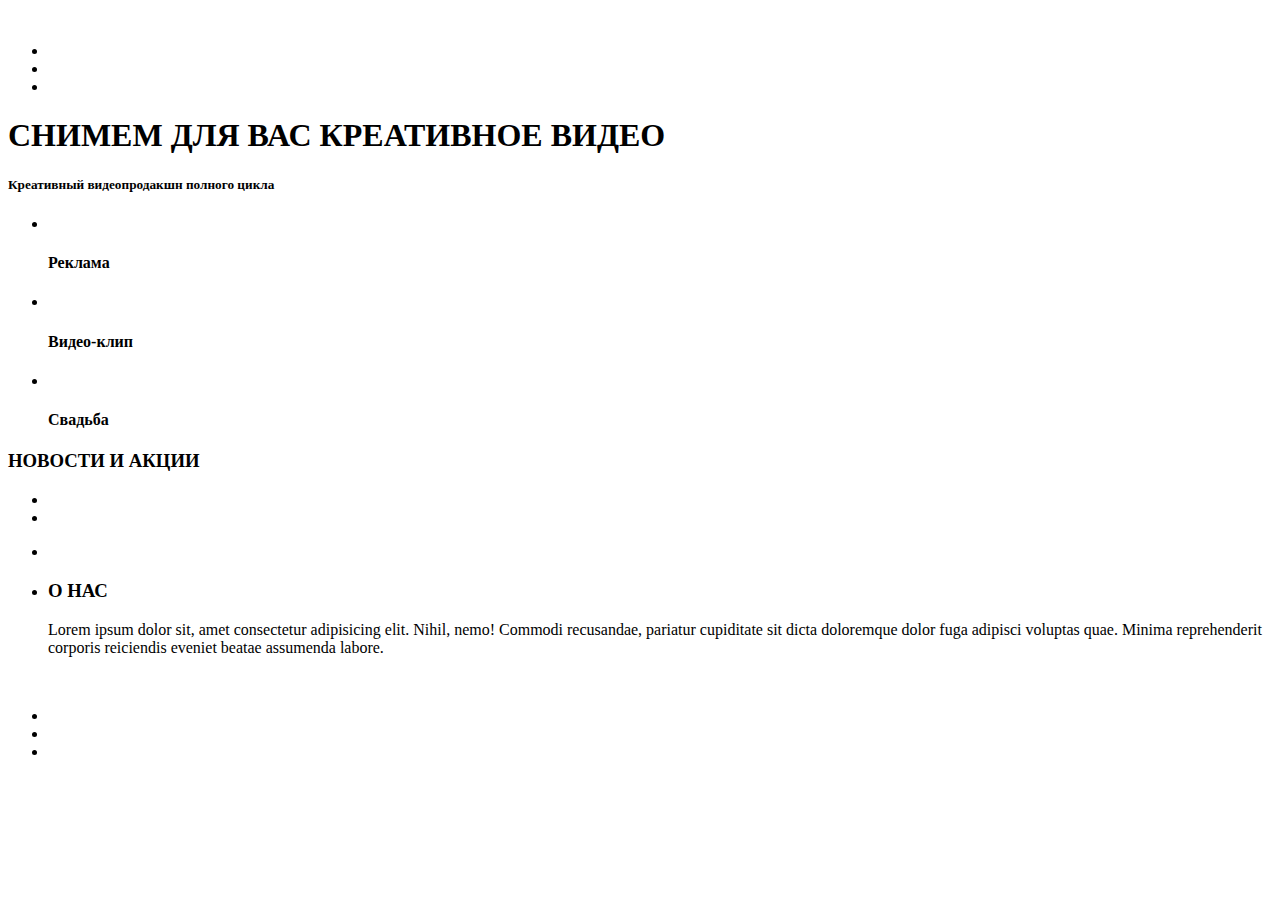
==== index.html @ 97a63831 "Update" ====
<!DOCTYPE html>
<html lang="ru">
<head>
  <meta charset="UTF-8">
  <meta http-equiv="X-UA-Compatible" content="IE=edge">
  <meta name="viewport" content="width=device-width, initial-scale=1.0">
  <title>Video Production</title>
</head>
<body>
  <div class="wrapper">
    <div class="container">
      <header class="header">
        <a href="" class="logo">
          <img src="" alt="" class="logo__pic">
        </a>
        <nav class="nav">
          <ul class="nav__list">
            <li class="nav__item">
              <a href="" class="nav__link"></a>
            </li>
            <li class="nav__item">
              <a href="" class="nav__link"></a>
            </li>
            <li class="nav__item">
              <a href="" class="nav__link"></a>
            </li>
          </ul>
        </nav>
        <adress class="adress">
          <a href="+78007003030" class="adress__phone"></a>
          <div class="adress__schedule"></div>
        </adress>
      </header>
      <main class="main">
        <section class="name">
          <h1>СНИМЕМ ДЛЯ ВАС КРЕАТИВНОЕ ВИДЕО</h1>
          <h5>Креативный видеопродакшн полного цикла</h5>
          <a href="" class="button__main"></a>
        </section>
        <section class="choice">
          <div class="choice__block">
            <ul class="choice__list">
              <li class="choice__item">
                <img src="" alt="" class="choice__img">
                <h4 class="choice__name">Реклама</h4>
                <div class="choice__shortinfo">
                  <div class="choice_info-block"></div>
                  <div class="choice_info-block"></div>
                </div>
                <div class="choice__about"></div>
                <a href="" class="button__link"></a>
              </li>
              <li class="choice__item">
                <img src="" alt="" class="choice__img">
                <h4 class="choice__name">Видео-клип</h4>
                <div class="choice__shortinfo">
                  <div class="choice_info-block"></div>
                  <div class="choice_info-block"></div>
                </div>
                <div class="choice__about"></div>
                <a href="" class="button__link"></a>
              </li>
              <li class="choice__item">
                <img src="" alt="" class="choice__img">
                <h4 class="choice__name">Свадьба</h4>
                <div class="choice__shortinfo">
                  <div class="choice_info-block"></div>
                  <div class="choice_info-block"></div>
                </div>
                <div class="choice__about"></div>
                <a href="" class="button__link"></a>
              </li>
            </ul>
          </div>
        </section>
        <section class="news">
          <h3 class="news__title title">НОВОСТИ И АКЦИИ</h3>
          <div class="news__block">
            <ul class="news__list">
              <li class="news__item">
                <img src="" alt="" class="news__img">
                <div class="news__date"></div>
                <div class="news__info"></div>
              </li>
              <li class="news__item">
                <img src="" alt="" class="news__img">
                <div class="news__date"></div>
                <div class="news__info"></div>
              </li>
            </ul>
          </div>
          <div class="news__pages"></div>
        </section>
        <section class="about_us">
          <ul>
            <li>
              <img src="" alt="" class="about__img">
            </li>
            <li>
              <div>
                <h3>О НАС</h3>
                <div>Lorem ipsum dolor sit, amet consectetur adipisicing elit. Nihil, nemo! Commodi recusandae, pariatur cupiditate sit dicta doloremque dolor fuga adipisci voluptas quae. Minima reprehenderit corporis reiciendis eveniet beatae assumenda labore.</div>
                <a href="" class="button__about"></a>
              </div>
            </li>
          </ul>
        </section>
      </main>
      <footer class="footer">
        <a href="" class="logo">
          <img src="" alt="" class="logo__pic">
        </a>
        <nav class="nav">
          <ul class="nav__list">
            <li class="nav__item">
              <a href="" class="nav__link"></a>
            </li>
            <li class="nav__item">
              <a href="" class="nav__link"></a>
            </li>
            <li class="nav__item">
              <a href="" class="nav__link"></a>
            </li>
          </ul>
        </nav>
      </footer>
    </div>
  </div>
</body>
</html>
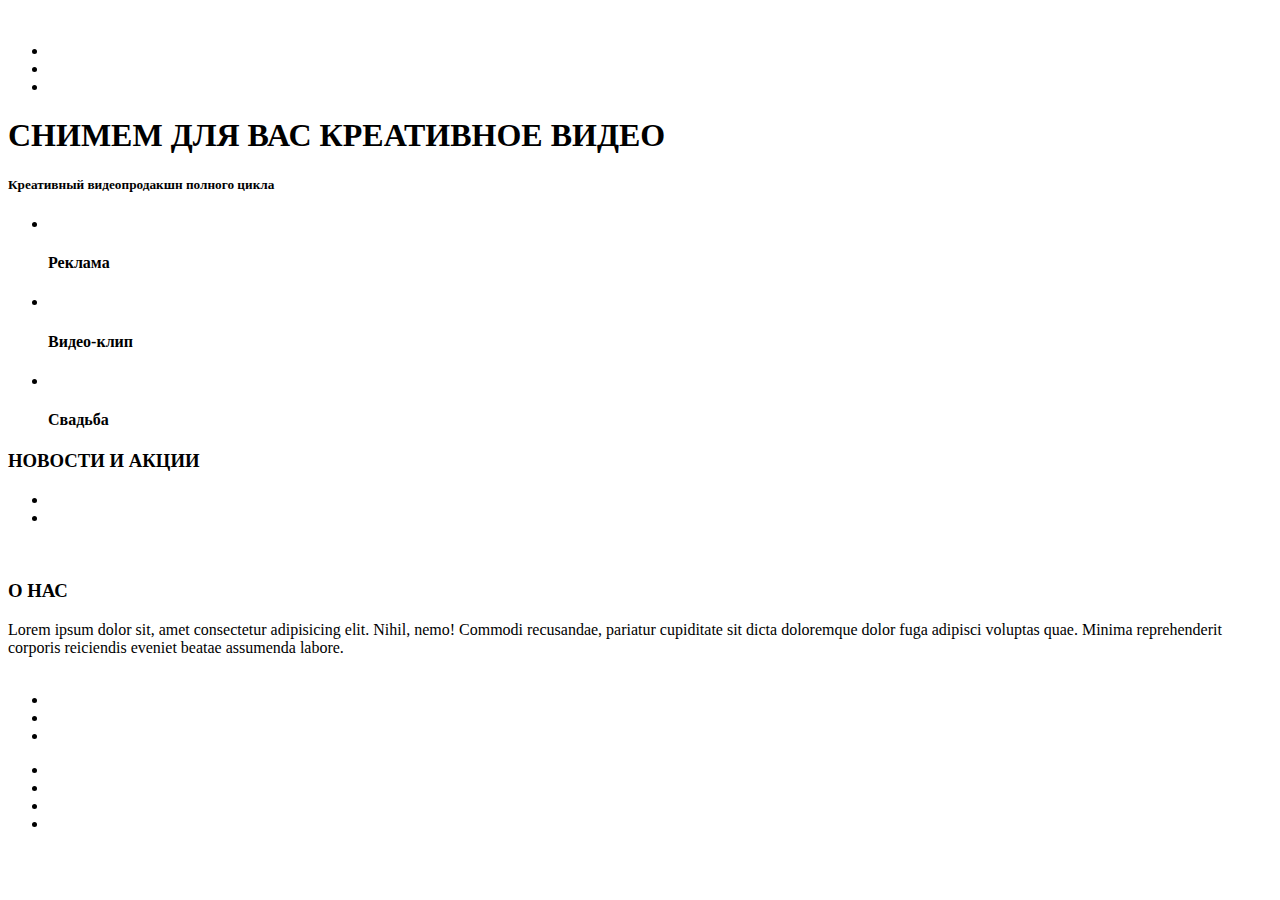
==== commit 49614e78: "Updated" ====
--- a/index.html
+++ b/index.html
@@ -8,123 +8,146 @@
 </head>
 <body>
   <div class="wrapper">
-    <div class="container">
-      <header class="header">
-        <a href="" class="logo">
-          <img src="" alt="" class="logo__pic">
-        </a>
-        <nav class="nav">
-          <ul class="nav__list">
-            <li class="nav__item">
-              <a href="" class="nav__link"></a>
-            </li>
-            <li class="nav__item">
-              <a href="" class="nav__link"></a>
-            </li>
-            <li class="nav__item">
-              <a href="" class="nav__link"></a>
-            </li>
-          </ul>
-        </nav>
-        <adress class="adress">
-          <a href="+78007003030" class="adress__phone"></a>
-          <div class="adress__schedule"></div>
-        </adress>
-      </header>
-      <main class="main">
-        <section class="name">
-          <h1>СНИМЕМ ДЛЯ ВАС КРЕАТИВНОЕ ВИДЕО</h1>
-          <h5>Креативный видеопродакшн полного цикла</h5>
-          <a href="" class="button__main"></a>
-        </section>
-        <section class="choice">
-          <div class="choice__block">
-            <ul class="choice__list">
-              <li class="choice__item">
-                <img src="" alt="" class="choice__img">
-                <h4 class="choice__name">Реклама</h4>
-                <div class="choice__shortinfo">
+    <div class="background">
+      <div class="container">
+        <header class="header">
+          <a href="" class="logo">
+           <img src="" alt="" class="logo__pic">
+         </a>
+          <nav class="nav">
+            <ul class="nav__list">
+              <li class="nav__item">
+                <a href="" class="nav__link"></a>
+              </li>
+              <li class="nav__item">
+                <a href="" class="nav__link"></a>
+              </li>
+              <li class="nav__item">
+                <a href="" class="nav__link"></a>
+              </li>
+            </ul>
+          </nav>
+          <adress class="adress">
+            <a href="+78007003030" class="adress__phone"></a>
+            <div class="adress__schedule"></div>
+          </adress>
+        </header>
+        <main class="main">
+          <section class="name">
+            <h1>СНИМЕМ ДЛЯ ВАС КРЕАТИВНОЕ ВИДЕО</h1>
+            <h5>Креативный видеопродакшн полного цикла</h5>
+            <a href="" class="button__main"></a>
+          </section>
+          <section class="choice">
+            <div class="choice__block">
+              <ul class="choice__list">
+                <li class="choice__item">
+                  <img src="" alt="" class="choice__img">
+                  <h4 class="choice__name">Реклама</h4>
+                  <div class="choice__shortinfo">
                   <div class="choice_info-block"></div>
                   <div class="choice_info-block"></div>
-                </div>
-                <div class="choice__about"></div>
-                <a href="" class="button__link"></a>
+                  </div>
+                  <div class="choice__about"></div>
+                  <a href="" class="button__link"></a>
+                </li>
+                <li class="choice__item">
+                  <img src="" alt="" class="choice__img">
+                  <h4 class="choice__name">Видео-клип</h4>
+                  <div class="choice__shortinfo">
+                    <div class="choice_info-block"></div>
+                    <div class="choice_info-block"></div>
+                  </div>
+                  <div class="choice__about"></div>
+                  <a href="" class="button__link"></a>
+                </li>
+                <li class="choice__item">
+                  <img src="" alt="" class="choice__img">
+                  <h4 class="choice__name">Свадьба</h4>
+                  <div class="choice__shortinfo">
+                    <div class="choice_info-block"></div>
+                    <div class="choice_info-block"></div>
+                  </div>
+                  <div class="choice__about"></div>
+                  <a href="" class="button__link"></a>
+                </li>
+              </ul>
+            </div>
+          </section>
+          <section class="news">
+            <h3 class="news__title title">НОВОСТИ И АКЦИИ</h3>
+            <div class="news__block">
+              <ul class="news__list">
+                <li class="news__item">
+                  <img src="" alt="" class="news__img">
+                  <div class="news__date"></div>
+                  <div class="news__info"></div>
+                </li>
+                <li class="news__item">
+                  <img src="" alt="" class="news__img">
+                  <div class="news__date"></div>
+                  <div class="news__info"></div>
+                </li>
+              </ul>
+            </div>
+            <div class="pagination">
+              <ol></ol>
+            </div>
+          </section>
+          <section class="about_us">
+            <div>
+              <img src="" alt="" class="about__img">
+            </div>
+            <div>
+              <h3>О НАС</h3>
+                <div>Lorem ipsum dolor sit, amet consectetur adipisicing elit. Nihil, nemo! Commodi recusandae, pariatur cupiditate sit dicta doloremque dolor fuga adipisci voluptas quae. Minima reprehenderit corporis reiciendis eveniet beatae assumenda labore.</div>
+                <a href="" class="button__about"></a>
+            </div>
+          </section>
+        </main>
+        <footer class="footer">
+          <a href="" class="logo">
+            <img src="" alt="" class="logo__pic">
+          </a>
+          <nav class="nav">
+            <ul class="nav__list">
+              <li class="nav__item">
+                <a href="" class="nav__link"></a>
               </li>
-              <li class="choice__item">
-                <img src="" alt="" class="choice__img">
-                <h4 class="choice__name">Видео-клип</h4>
-                <div class="choice__shortinfo">
-                  <div class="choice_info-block"></div>
-                  <div class="choice_info-block"></div>
-                </div>
-                <div class="choice__about"></div>
-                <a href="" class="button__link"></a>
+              <li class="nav__item">
+                <a href="" class="nav__link"></a>
               </li>
-              <li class="choice__item">
-                <img src="" alt="" class="choice__img">
-                <h4 class="choice__name">Свадьба</h4>
-                <div class="choice__shortinfo">
-                  <div class="choice_info-block"></div>
-                  <div class="choice_info-block"></div>
-                </div>
-                <div class="choice__about"></div>
-                <a href="" class="button__link"></a>
+              <li class="nav__item">
+                <a href="" class="nav__link"></a>
+              </li>
+            </ul>
+          </nav>
+          <div class="online">
+            <ul class="online__list">
+              <li class="online__item">
+                <img src="" alt="" class="online__img">
+                <a href="" class="online__link"></a>
+              </li>
+              <li class="online__item">
+                <img src="" alt="" class="online__img">
+                <a href="" class="online__link"></a>
+              </li>
+              <li class="online__item">
+                <img src="" alt="" class="online__img">
+                <a href="" class="online__link"></a>
+              </li>
+              <li class="online__item">
+                <img src="" alt="" class="online__img">
+                <a href="" class="online__link"></a>
               </li>
             </ul>
           </div>
-        </section>
-        <section class="news">
-          <h3 class="news__title title">НОВОСТИ И АКЦИИ</h3>
-          <div class="news__block">
-            <ul class="news__list">
-              <li class="news__item">
-                <img src="" alt="" class="news__img">
-                <div class="news__date"></div>
-                <div class="news__info"></div>
-              </li>
-              <li class="news__item">
-                <img src="" alt="" class="news__img">
-                <div class="news__date"></div>
-                <div class="news__info"></div>
-              </li>
-            </ul>
-          </div>
-          <div class="news__pages"></div>
-        </section>
-        <section class="about_us">
-          <ul>
-            <li>
-              <img src="" alt="" class="about__img">
-            </li>
-            <li>
-              <div>
-                <h3>О НАС</h3>
-                <div>Lorem ipsum dolor sit, amet consectetur adipisicing elit. Nihil, nemo! Commodi recusandae, pariatur cupiditate sit dicta doloremque dolor fuga adipisci voluptas quae. Minima reprehenderit corporis reiciendis eveniet beatae assumenda labore.</div>
-                <a href="" class="button__about"></a>
-              </div>
-            </li>
-          </ul>
-        </section>
-      </main>
-      <footer class="footer">
-        <a href="" class="logo">
-          <img src="" alt="" class="logo__pic">
-        </a>
-        <nav class="nav">
-          <ul class="nav__list">
-            <li class="nav__item">
-              <a href="" class="nav__link"></a>
-            </li>
-            <li class="nav__item">
-              <a href="" class="nav__link"></a>
-            </li>
-            <li class="nav__item">
-              <a href="" class="nav__link"></a>
-            </li>
-          </ul>
-        </nav>
-      </footer>
+          <adress class="adress"> 
+            <a href="+78007003030" class="adress__phone"></a>
+          </adress>
+        </footer>
+      </div> 
     </div>
   </div>
 </body>
-</html>
+</html>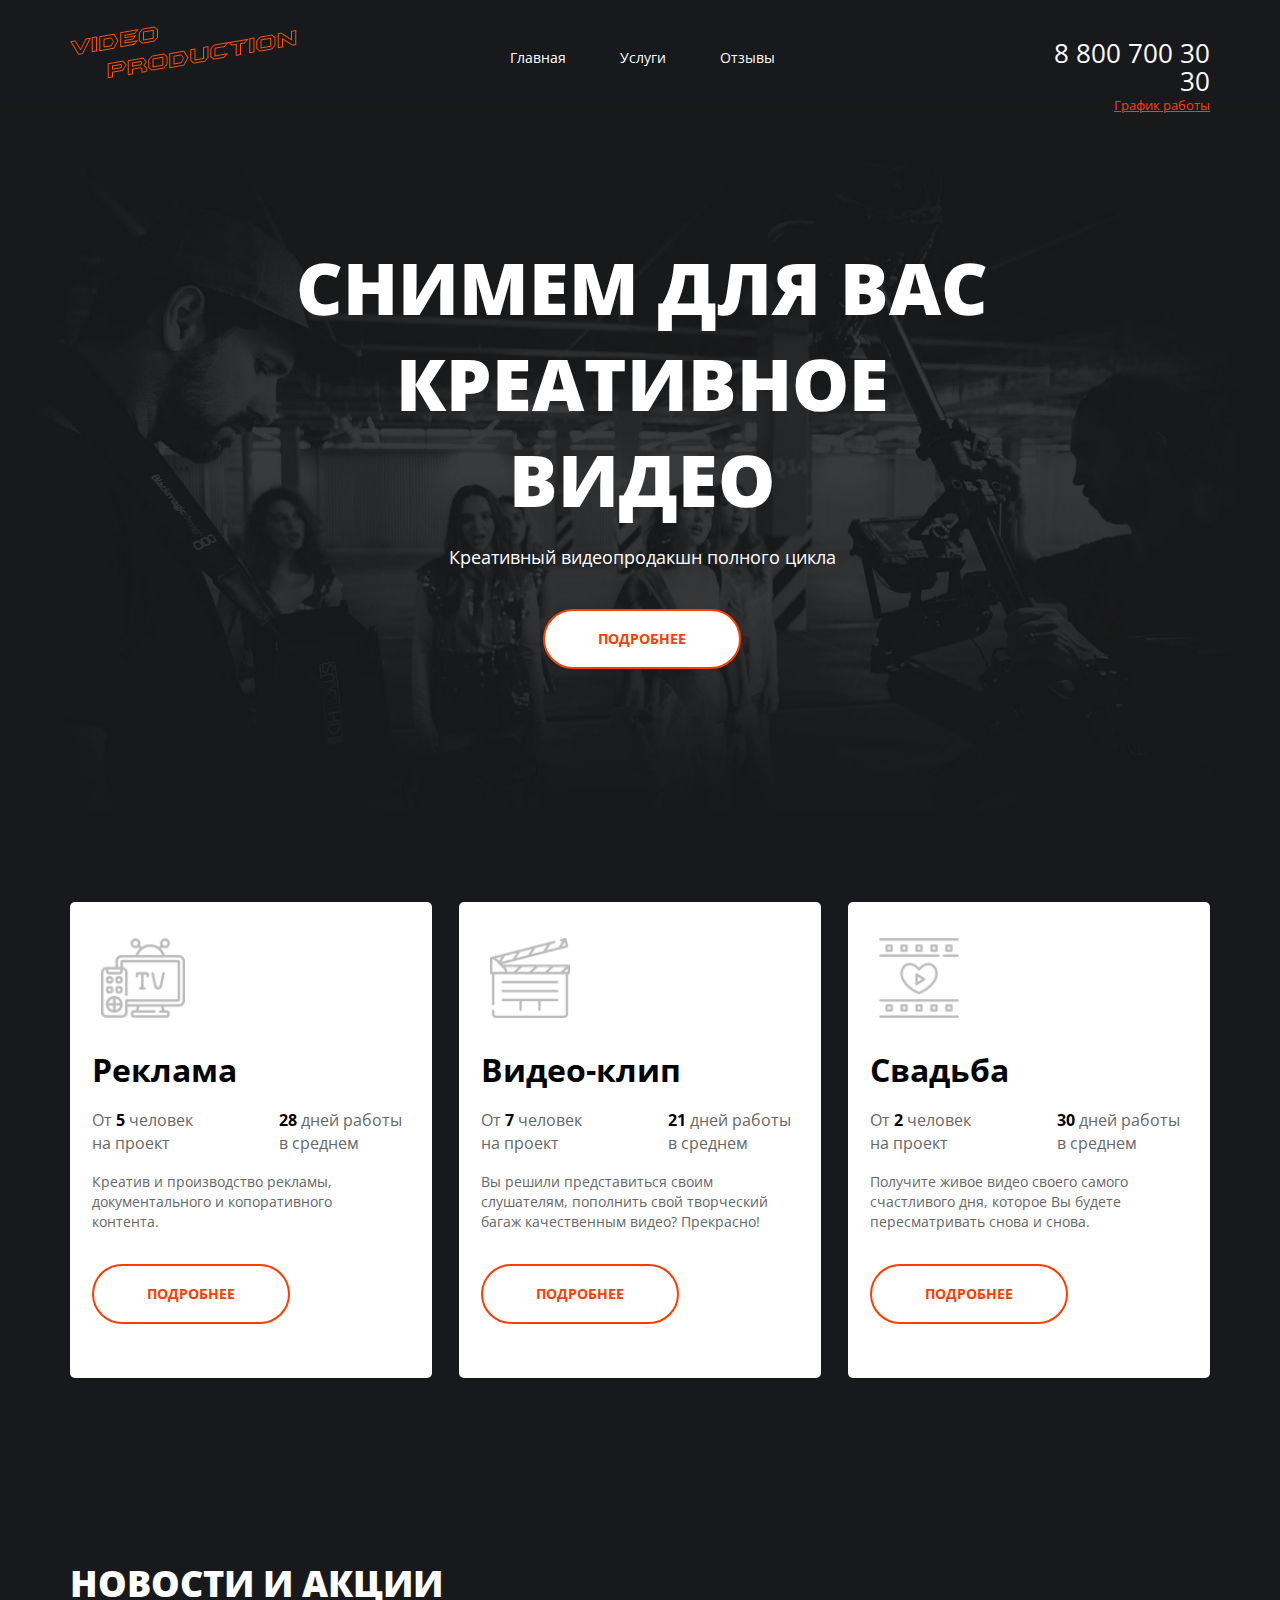
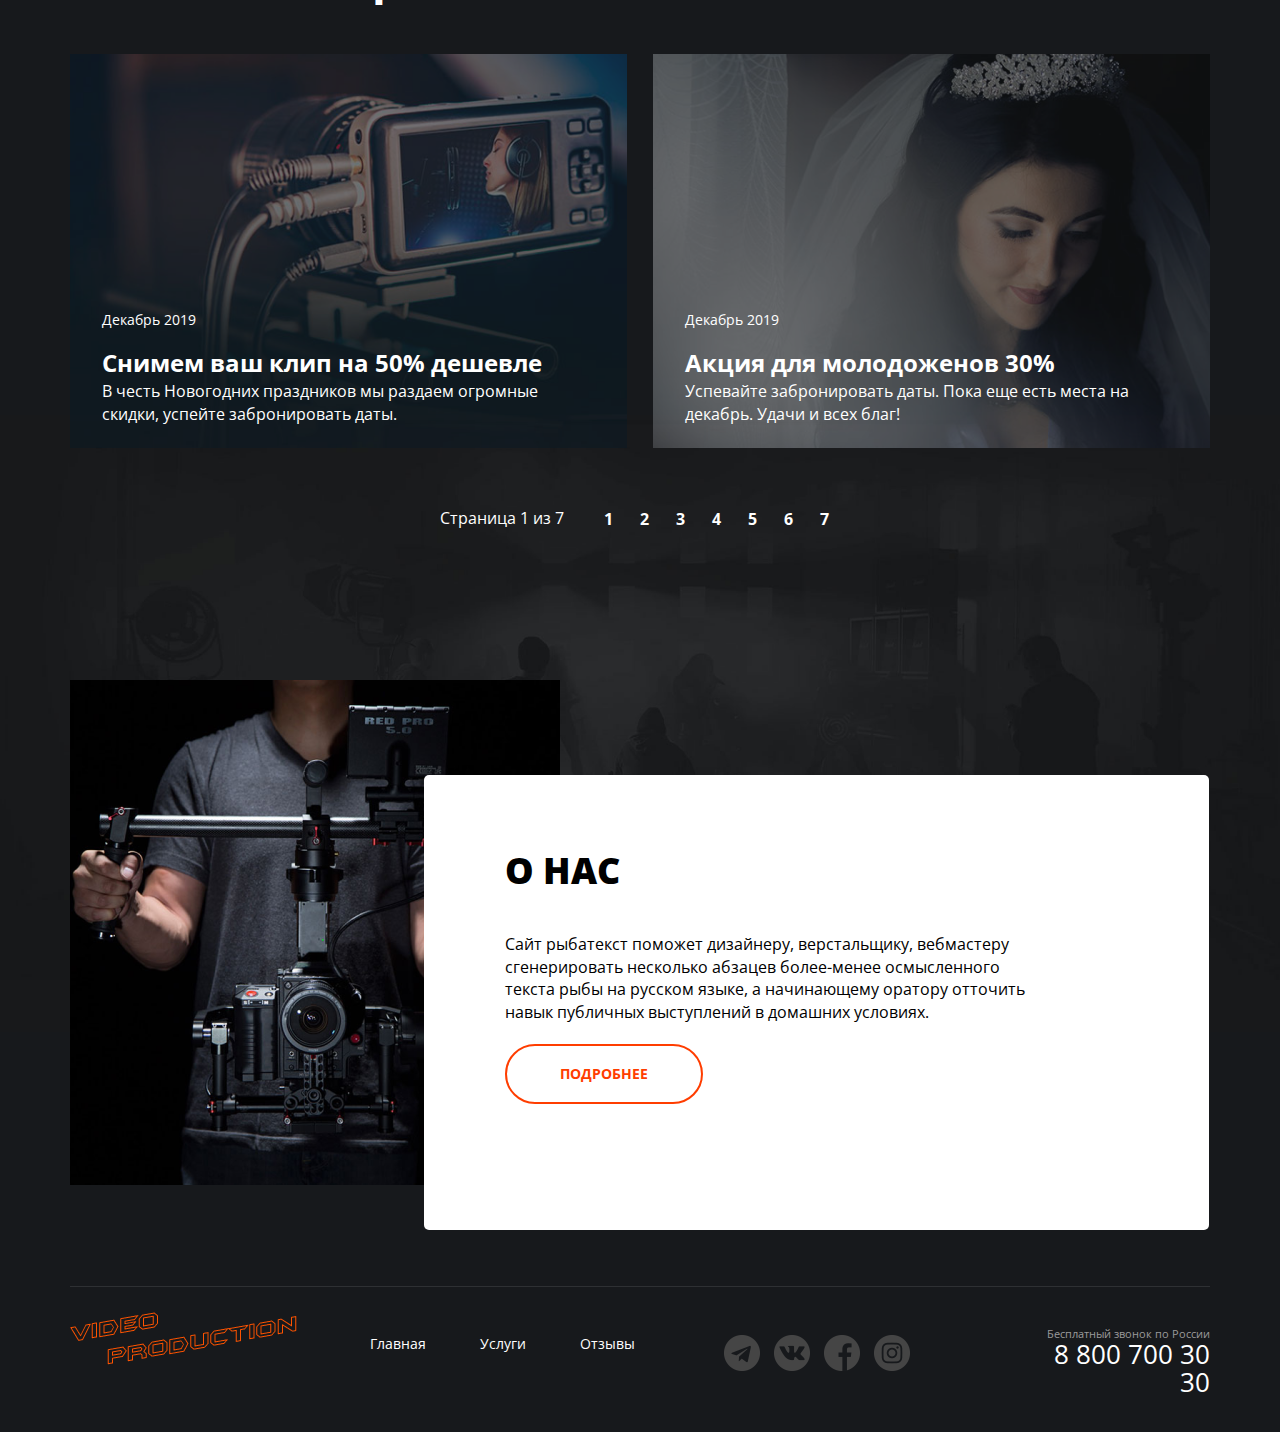
==== commit 074e2b9c: "Upload" ====
--- a/index.html
+++ b/index.html
@@ -5,149 +5,185 @@
   <meta http-equiv="X-UA-Compatible" content="IE=edge">
   <meta name="viewport" content="width=device-width, initial-scale=1.0">
   <title>Video Production</title>
+  <link rel="stylesheet" href="./main.css">
 </head>
 <body>
-  <div class="wrapper">
-    <div class="background">
-      <div class="container">
-        <header class="header">
-          <a href="" class="logo">
-           <img src="" alt="" class="logo__pic">
-         </a>
-          <nav class="nav">
+  <div class="wrapper wrapper-main">
+    <section class="hero">
+    <div class="container">
+      <header class="header">
+        <a href="/" class="logo">
+          <img src="./img/logo.png" alt="video_logo" class="logo__pic">
+        </a>
+        <nav class="nav">
+          <ul class="nav__list">
+            <li class="nav__item">
+              <a href="" class="nav__link">Главная</a>
+            </li>
+            <li class="nav__item">
+              <a href="" class="nav__link">Услуги</a>
+            </li>
+            <li class="nav__item">
+              <a href="" class="nav__link">Отзывы</a>
+            </li>
+          </ul>
+        </nav>
+        <address class="address">
+          <a href="tel:+78007003030" class="address__phone">8 800 700 30 30</a>
+          <div class="address__schedule">График работы</div>
+        </address>
+      </header>
+      <div class="main">
+        <div class="name">
+          <h1 class="main__title">СНИМЕМ ДЛЯ ВАС КРЕАТИВНОЕ ВИДЕО</h1>
+          <h5 class="main__subtitle">Креативный видеопродакшн полного цикла</h5>
+          <a href="" class="button__main button--color--white">Подробнее</a>
+        </div>
+        <section class="choice">
+          <div class="choice__block">
+            <ul class="choice__list">
+              <li class="choice__item">
+                <div class="choice__content">
+                <img src="./img/tv.png" alt="Add_logo" class="choice__img">
+                <h4 class="choice__name">Реклама</h4>
+                <div class="choice__shortinfo">
+                  <div class="choice__info-block">От <span class="selected_word">5</span> человек на проект</div>
+                  <div class="choice__info-block"><span class="selected_word">28</span> дней работы в среднем</div>
+                </div>
+                <div class="choice__about">Креатив и производство рекламы, документального и копоративного контента.</div>
+                </div>
+                <div class="button__main-wrap">
+                <a href="" class="button__main button--color--white ">Подробнее</a>
+                </div>
+              </li>
+              <li class="choice__item">
+                <div class="choice__content">
+                <img src="./img/clapper.png" alt="Clip_logo" class="choice__img">
+                <h4 class="choice__name">Видео-клип</h4>
+                <div class="choice__shortinfo">
+                  <div class="choice__info-block">От <span class="selected_word">7</span> человек на проект</div>
+                  <div class="choice__info-block"><span class="selected_word">21</span> дней работы в среднем</div>
+                </div>
+                <div class="choice__about">Вы решили представиться своим слушателям, пополнить свой творческий багаж качественным видео? Прекрасно!</div>
+                </div>
+                <div class="button__main-wrap">
+                <a href="" class="button__main button--color--white">Подробнее</a>
+                </div>
+              </li>
+              <li class="choice__item">
+                <div class="choice__content">
+                <img src="./img/film.png" alt="Wedding_logo" class="choice__img">
+                <h4 class="choice__name">Свадьба</h4>
+                <div class="choice__shortinfo">
+                  <div class="choice__info-block">От <span class="selected_word">2</span> человек на проект</div>
+                  <div class="choice__info-block"><span class="selected_word">30</span> дней работы в среднем</div>
+                </div>
+                <div class="choice__about">Получите живое видео своего самого счастливого дня, которое Вы будете пересматривать снова и снова.</div>
+                </div>
+                <div class="button__main-wrap">
+                  <a href="" class="button__main button--color--white">Подробнее</a>
+                </div>
+              </li>
+            </ul>
+          </div>
+        </section>
+        <section class="news">
+          <h3 class="news__title">НОВОСТИ И АКЦИИ</h3>
+          <div class="news__block">
+            <ul class="news__list">
+              <li class="news__item">
+                <img src="./img/camera.jpg" alt="news__info" class="news__img">
+                <div class="news__text-content">
+                <time class="news__date">Декабрь 2019</time>
+                <div class="news__infotitle">Снимем ваш клип на 50% дешевле</div>
+                <div class="news__info">В честь Новогодних праздников мы раздаем огромные скидки, успейте забронировать даты.</div>
+                </div>
+              </li>
+              <li class="news__item">
+                <img src="./img/wedding.jpg" alt="news__info" class="news__img">
+                <div class="news__text-content">
+                <time class="news__date">Декабрь 2019</time>
+                <div class="news__infotitle">Акция для молодоженов 30%</div>
+                <div class="news__info">Успевайте забронировать даты. Пока еще есть места на декабрь. Удачи и всех благ!</div>
+                </div>
+              </li>
+            </ul>
+          </div>
+          <div class="pager">
+            <div class="pager__display">Страница 1 из 7</div>
+            <ul class="pager__list">
+              <li class="pager__item pager__item--active"><a href="" class="pager__link">1</a></li>
+              <li class="pager__item pager__item--active"><a href="" class="pager__link">2</a></li>
+              <li class="pager__item pager__item--active"><a href="" class="pager__link">3</a></li>
+              <li class="pager__item pager__item--active"><a href="" class="pager__link">4</a></li>
+              <li class="pager__item pager__item--active"><a href="" class="pager__link">5</a></li>
+              <li class="pager__item pager__item--active"><a href="" class="pager__link">6</a></li>
+              <li class="pager__item pager__item--active"><a href="" class="pager__link">7</a></li>
+            </ul>
+          </div>
+        </section>
+        <section class="about__us">
+          <div class="about">
+            <div class="about__desc">
+              <h3 class="about__title">О нас</h3>
+              <div class="about__desc-text">
+                <p>
+                  Сайт рыбатекст поможет дизайнеру, верстальщику, вебмастеру сгенерировать несколько абзацев более-менее осмысленного текста рыбы на русском языке, а начинающему оратору отточить навык публичных выступлений в домашних условиях.
+                </p>
+              </div>    
+              <a href="" class="button__main button--color--white">Подробнее</a>       
+            </div>
+          </div>
+          <div>
+              <div></div>
+              <a href="" class="button__about"></a>
+          </div>
+        </section>
+      </div>
+      <footer class="footer-container">
+        <div class="container footer-container__content"></div>
+        <div class="footer">
+          <a href="/" class="logo">
+            <img src="./img/logo.png" alt="video_logo" class="logo__pic">
+          </a>
+          <nav class="nav nav__footer">
             <ul class="nav__list">
               <li class="nav__item">
-                <a href="" class="nav__link"></a>
+                <a href="" class="nav__link">Главная</a>
               </li>
               <li class="nav__item">
-                <a href="" class="nav__link"></a>
+                <a href="" class="nav__link">Услуги</a>
               </li>
               <li class="nav__item">
-                <a href="" class="nav__link"></a>
+                <a href="" class="nav__link">Отзывы</a>
               </li>
             </ul>
           </nav>
-          <adress class="adress">
-            <a href="+78007003030" class="adress__phone"></a>
-            <div class="adress__schedule"></div>
-          </adress>
-        </header>
-        <main class="main">
-          <section class="name">
-            <h1>СНИМЕМ ДЛЯ ВАС КРЕАТИВНОЕ ВИДЕО</h1>
-            <h5>Креативный видеопродакшн полного цикла</h5>
-            <a href="" class="button__main"></a>
-          </section>
-          <section class="choice">
-            <div class="choice__block">
-              <ul class="choice__list">
-                <li class="choice__item">
-                  <img src="" alt="" class="choice__img">
-                  <h4 class="choice__name">Реклама</h4>
-                  <div class="choice__shortinfo">
-                  <div class="choice_info-block"></div>
-                  <div class="choice_info-block"></div>
-                  </div>
-                  <div class="choice__about"></div>
-                  <a href="" class="button__link"></a>
-                </li>
-                <li class="choice__item">
-                  <img src="" alt="" class="choice__img">
-                  <h4 class="choice__name">Видео-клип</h4>
-                  <div class="choice__shortinfo">
-                    <div class="choice_info-block"></div>
-                    <div class="choice_info-block"></div>
-                  </div>
-                  <div class="choice__about"></div>
-                  <a href="" class="button__link"></a>
-                </li>
-                <li class="choice__item">
-                  <img src="" alt="" class="choice__img">
-                  <h4 class="choice__name">Свадьба</h4>
-                  <div class="choice__shortinfo">
-                    <div class="choice_info-block"></div>
-                    <div class="choice_info-block"></div>
-                  </div>
-                  <div class="choice__about"></div>
-                  <a href="" class="button__link"></a>
-                </li>
-              </ul>
-            </div>
-          </section>
-          <section class="news">
-            <h3 class="news__title title">НОВОСТИ И АКЦИИ</h3>
-            <div class="news__block">
-              <ul class="news__list">
-                <li class="news__item">
-                  <img src="" alt="" class="news__img">
-                  <div class="news__date"></div>
-                  <div class="news__info"></div>
-                </li>
-                <li class="news__item">
-                  <img src="" alt="" class="news__img">
-                  <div class="news__date"></div>
-                  <div class="news__info"></div>
-                </li>
-              </ul>
-            </div>
-            <div class="pagination">
-              <ol></ol>
-            </div>
-          </section>
-          <section class="about_us">
-            <div>
-              <img src="" alt="" class="about__img">
-            </div>
-            <div>
-              <h3>О НАС</h3>
-                <div>Lorem ipsum dolor sit, amet consectetur adipisicing elit. Nihil, nemo! Commodi recusandae, pariatur cupiditate sit dicta doloremque dolor fuga adipisci voluptas quae. Minima reprehenderit corporis reiciendis eveniet beatae assumenda labore.</div>
-                <a href="" class="button__about"></a>
-            </div>
-          </section>
-        </main>
-        <footer class="footer">
-          <a href="" class="logo">
-            <img src="" alt="" class="logo__pic">
-          </a>
-          <nav class="nav">
-            <ul class="nav__list">
-              <li class="nav__item">
-                <a href="" class="nav__link"></a>
-              </li>
-              <li class="nav__item">
-                <a href="" class="nav__link"></a>
-              </li>
-              <li class="nav__item">
-                <a href="" class="nav__link"></a>
-              </li>
-            </ul>
-          </nav>
-          <div class="online">
-            <ul class="online__list">
-              <li class="online__item">
-                <img src="" alt="" class="online__img">
-                <a href="" class="online__link"></a>
-              </li>
-              <li class="online__item">
-                <img src="" alt="" class="online__img">
-                <a href="" class="online__link"></a>
-              </li>
-              <li class="online__item">
-                <img src="" alt="" class="online__img">
-                <a href="" class="online__link"></a>
-              </li>
-              <li class="online__item">
-                <img src="" alt="" class="online__img">
-                <a href="" class="online__link"></a>
-              </li>
-            </ul>
-          </div>
-          <adress class="adress"> 
-            <a href="+78007003030" class="adress__phone"></a>
-          </adress>
-        </footer>
-      </div> 
-    </div>
+          <ul class="online__list">
+            <li class="online__item">
+              <a href="#" class="online__link online__link--icon--telegram"></a>
+            </li>
+            <li class="online__item">
+              <a href="#" class="online__link online__link--icon--vk"></a>
+            </li>
+            <li class="online__item">
+              <a href="#" class="online__link online__link--icon--facebook"></a>
+            </li>
+            <li class="online__item">
+              <a href="#" class="online__link online__link--icon--instagram"></a>
+            </li>
+          </ul>
+        <address class="address">
+          <div class="call">Бесплатный звонок по России</div>
+          <a href="tel:+78007003030" class="address__phone">8 800 700 30 30</a>
+        </address>
+        </div>
+        <adress class="adress"> 
+          <a href="+78007003030" class="adress__phone"></a>
+        </adress>
+      </footer>
+    </div> 
+    </section>
   </div>
 </body>
 </html>--- a/main.css
+++ b/main.css
@@ -0,0 +1,413 @@
+@import url('https://fonts.googleapis.com/css2?family=Open+Sans:wght@300;400;500;600;700;800&display=swap');
+
+body {
+  font-family: "Open Sans", sans-serif;
+  color: #FFFFFF;
+  font-size: 14px;
+  line-height: 1.42;
+  font-weight: 400;
+  -webkit-font-smoothing: antialiased;
+  -moz-osx-font-smoothing:grayscale;
+}
+
+a {
+  color: inherit;
+}
+
+ul {
+  padding: 0px;
+  margin: 0px;
+}
+
+ul li {
+  list-style: none;
+}
+
+.wrapper-main {
+  background: url("../img/hero.jpg") center top 100px, url("../img/bottom-pic.png") center bottom 400px, #17191C;
+  background-repeat: no-repeat;
+  background-size: contain;
+}
+
+.container {
+  margin: 0 auto;
+  width: 1140px;
+}
+
+.header {
+  height: 120px;
+  position: relative;
+  margin-bottom: 120px;
+}
+
+.logo {
+  position: absolute;
+  display: block;
+  position: absolute;
+  top: 26px;
+  left: 0px;
+}
+
+h1, h2, h3, h4, h5, h6 {
+  margin: 0;
+  font-weight: normal;
+}
+
+p {
+  margin-top: 0;
+}
+
+* {
+  margin: 0;
+  padding: 0;
+  box-sizing: border-box;
+}
+
+.nav {
+  position: absolute;
+  top: 47px;
+  left: 440px;
+
+}
+
+.nav__footer {
+  left: 300px
+}
+
+.nav__item {
+  display: inline-block;
+  vertical-align: middle;
+  margin-right: 50px;
+}
+
+.nav__item:last-child {
+  margin-right: 0;
+}
+
+
+.nav__link {
+  font-size: 14px;
+  text-decoration: none;
+}
+
+.address {
+  position: absolute;
+  top: 40px;
+  left: 949px;
+  font-style: normal;
+  text-align: right;
+}
+
+.address__phone {
+  text-decoration: none;
+  font-size: 26px;
+  line-height: 1;
+}
+
+.call {
+  font-size: 11px;
+  color: #9A9A9A;
+}
+
+.address__schedule {
+  font-size: 13px;
+  color: #FF3D00;
+  text-decoration: underline;
+  margin-top: 0px;
+}
+
+.name {
+  width: 776px;
+  text-align: center;
+  margin-left: 184px;
+  margin-bottom: 233px;
+}
+
+.main__title {
+  font-size: 72px;
+  font-weight: 800;
+  line-height: 1.33;
+  margin-bottom: 18px;
+  text-transform: uppercase;
+}
+
+.main__subtitle {
+  font-size: 18px;
+  margin-bottom: 38px;
+}
+
+.button__main {
+  display: block;
+  border-radius: 35px;
+  border-width: 2px;
+  padding: 18px 53px;
+  font-weight: 700;
+  text-decoration: none;
+  text-transform: uppercase;
+  display: inline-block;
+  }
+
+.button--color--white {
+  background: #FFFFFF;
+  color: #FF3D00;
+  border: 2px solid #FF3D00;
+ }
+
+.button--color--white:hover {
+  background: #FF3D00;
+  color:#FFFFFF
+  }
+
+.choice {
+  margin-bottom: 180px;
+}
+
+.choice__item {
+  min-height: 476px;
+  background: #FFFFFF;
+  border-radius: 5px;
+  display: inline-block;
+  margin-right: 23px;
+  width: 362px;
+}
+
+.choice__item:last-child {
+  margin-right: 0px;
+}
+
+.button--color--white:hover {
+  border: 5px solid #CCC;
+}
+
+.choice__content {
+  padding: 36px 22px;
+  color: #666666;
+}
+
+.choice__img {
+  min-height: 80px;
+  margin-left: 9px;
+  margin-bottom: 24px;
+}
+
+.choice__name {
+  font-size: 32px;
+  font-weight: 700;
+  margin-bottom: 17px;
+  color: black;
+}
+
+.choice__info-block {
+  display: inline-block;
+  vertical-align: top;
+  width: 102px;
+  margin-right: 81px;
+  font-size: 16px;
+  margin-bottom: 18px;
+}
+
+.choice__info-block:last-child {
+  width: 123px;
+  margin-right: 0px;
+}
+
+.selected_word {
+ color:black;
+ font-weight: bold;
+}
+
+.choice__about {
+  font-size: 14px;
+  width: 306px;
+  margin-bottom: -26px;
+}
+
+.button__main-wrap {
+  padding: 22px;
+}
+
+.news__title {
+  font-size: 36px;
+  font-weight: 800;
+  text-transform: uppercase;
+  margin-left: 0;
+  margin-bottom: 45px;
+  }
+
+  .news__item {
+    height: 394px;
+    width: 557px;
+    margin-right: 22px;
+    display: inline-block;
+    vertical-align: top;
+    position:relative;
+    overflow: hidden;
+  }
+
+  .news__item:last-child {
+    margin-right: 0px;
+  }
+
+  .news__img {
+    width: 100%;
+    height: 100%;
+    object-fit:cover;
+    opacity: .4;
+
+  }
+
+.news__text-content {
+  position: absolute;
+  left: 0;
+  right: 0;
+  bottom: 0;
+  padding: 22px 32px;
+  min-height: 130px;
+}
+
+.news__date {
+  font-size: 14px;
+}
+
+.news__infotitle {
+  margin-top: 16px;
+  font-size: 24px;
+  font-weight: 700;
+}
+
+.news__info {
+  font-size: 16px;
+}
+
+.pager {
+  text-align: center;
+  margin-top: 55px;
+  margin-bottom: 145px;
+}
+
+.pager__display, .pager__list {
+  display: inline-block;
+  vertical-align: middle;
+}
+
+.pager__display {
+  font-size: 16px;
+  margin-right: 25px;
+}
+
+.pager__item {
+  display: inline-block;
+  vertical-align: middle;
+}
+
+.pager__item--active .pager__link:hover {
+  background: #FF3D00;
+}
+
+.pager__link {
+ display: block; 
+ height: 32px;
+ width: 32px;
+ font-size: 16px;
+ border-radius: 50%;
+ text-decoration: none;
+ font-weight: 700;
+ line-height: 32px;
+}
+
+.about::before {
+  content: "";
+  display: inline-block;
+  vertical-align: top;
+  width: 490px;
+  height: 505px;
+  background: url('../img/cameraman.png') center center / cover no-repeat;
+  margin-bottom: 30px;
+}
+
+.about__desc {
+  display: inline-block;
+  vertical-align: top;
+  background: #FFFFFF;
+  padding: 70px 81px;
+  color: black;
+  max-width: 785px;
+  border-radius: 5px;
+  margin-left: -140px;
+  margin-top: 95px;
+  min-height: 455px;
+}
+
+.about__title {
+  font-size: 36px;
+  font-weight: 800;
+  margin-bottom: 37px;
+  text-transform: uppercase;
+}
+
+.about__desc-text {
+  font-size: 16px;;
+}
+
+.about__desc-text p {
+  margin-right: 80px;
+  margin-bottom: 20px;
+  font-size: 16px;
+}
+
+
+.footer-container {
+  margin-top: 56px;
+  height: 146px;
+  position: relative;
+}
+
+.footer-container__content {
+  border-top-width: 1px;
+  border-top-style: solid;
+  border-color: #FFFFFF;
+  opacity: .1;
+}
+
+
+.online__list {
+  top: 49px;
+  right: 300px;
+  position: absolute;
+  margin-left: 50px;
+}
+
+.online__item {
+  display: inline-block;
+  vertical-align: middle;
+  margin-right: 10px;
+}
+
+.online__item:last-child {
+  margin-right: 0;
+}
+
+.online__link {
+  content: "";
+  display: block;
+  text-decoration: none;
+  width: 36px;
+  height: 36px;
+  background: center center no-repeat;
+}
+
+.online__link--icon--telegram {
+  background-image: url("../img/t.png");
+}
+
+.online__link--icon--vk {
+  background-image: url("../img/vk.png");
+}
+
+.online__link--icon--facebook {
+  background-image: url("../img/f.png");
+}
+
+.online__link--icon--instagram {
+  background-image: url("../img/in.png");
+}
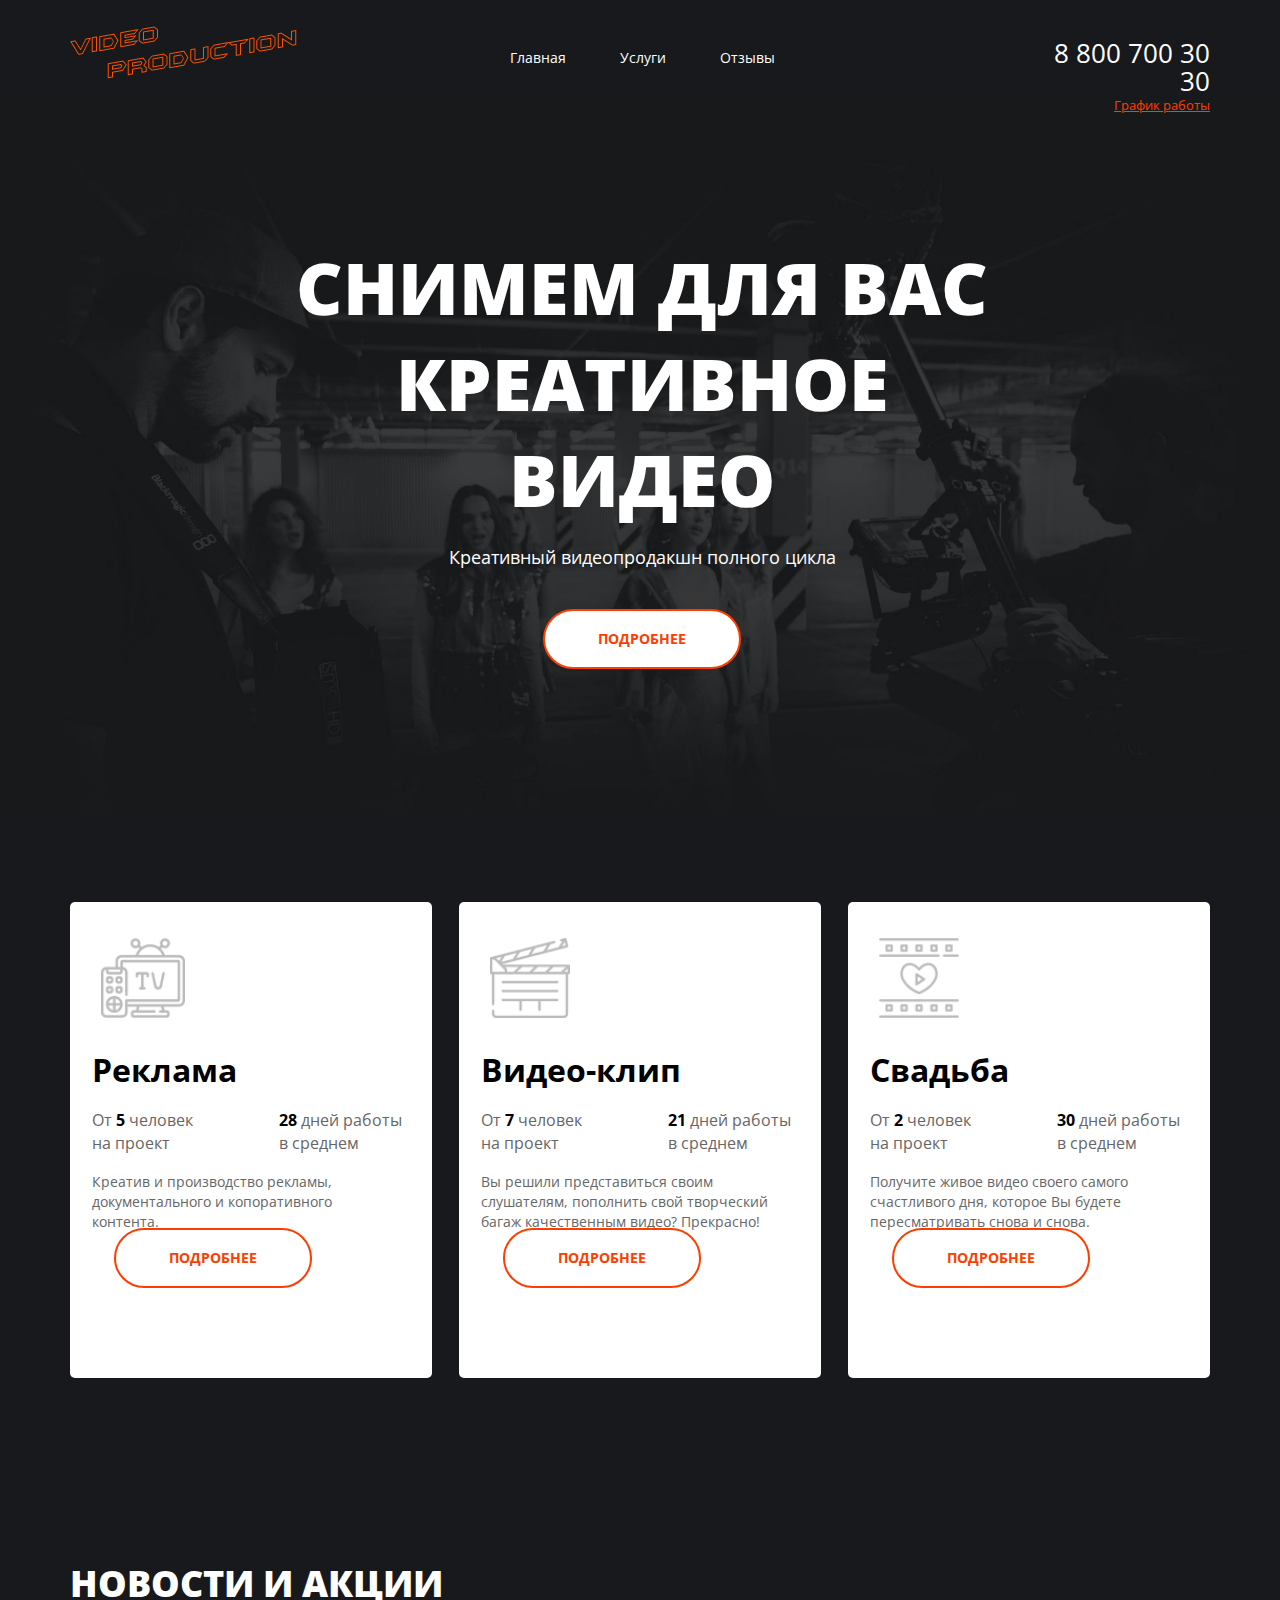
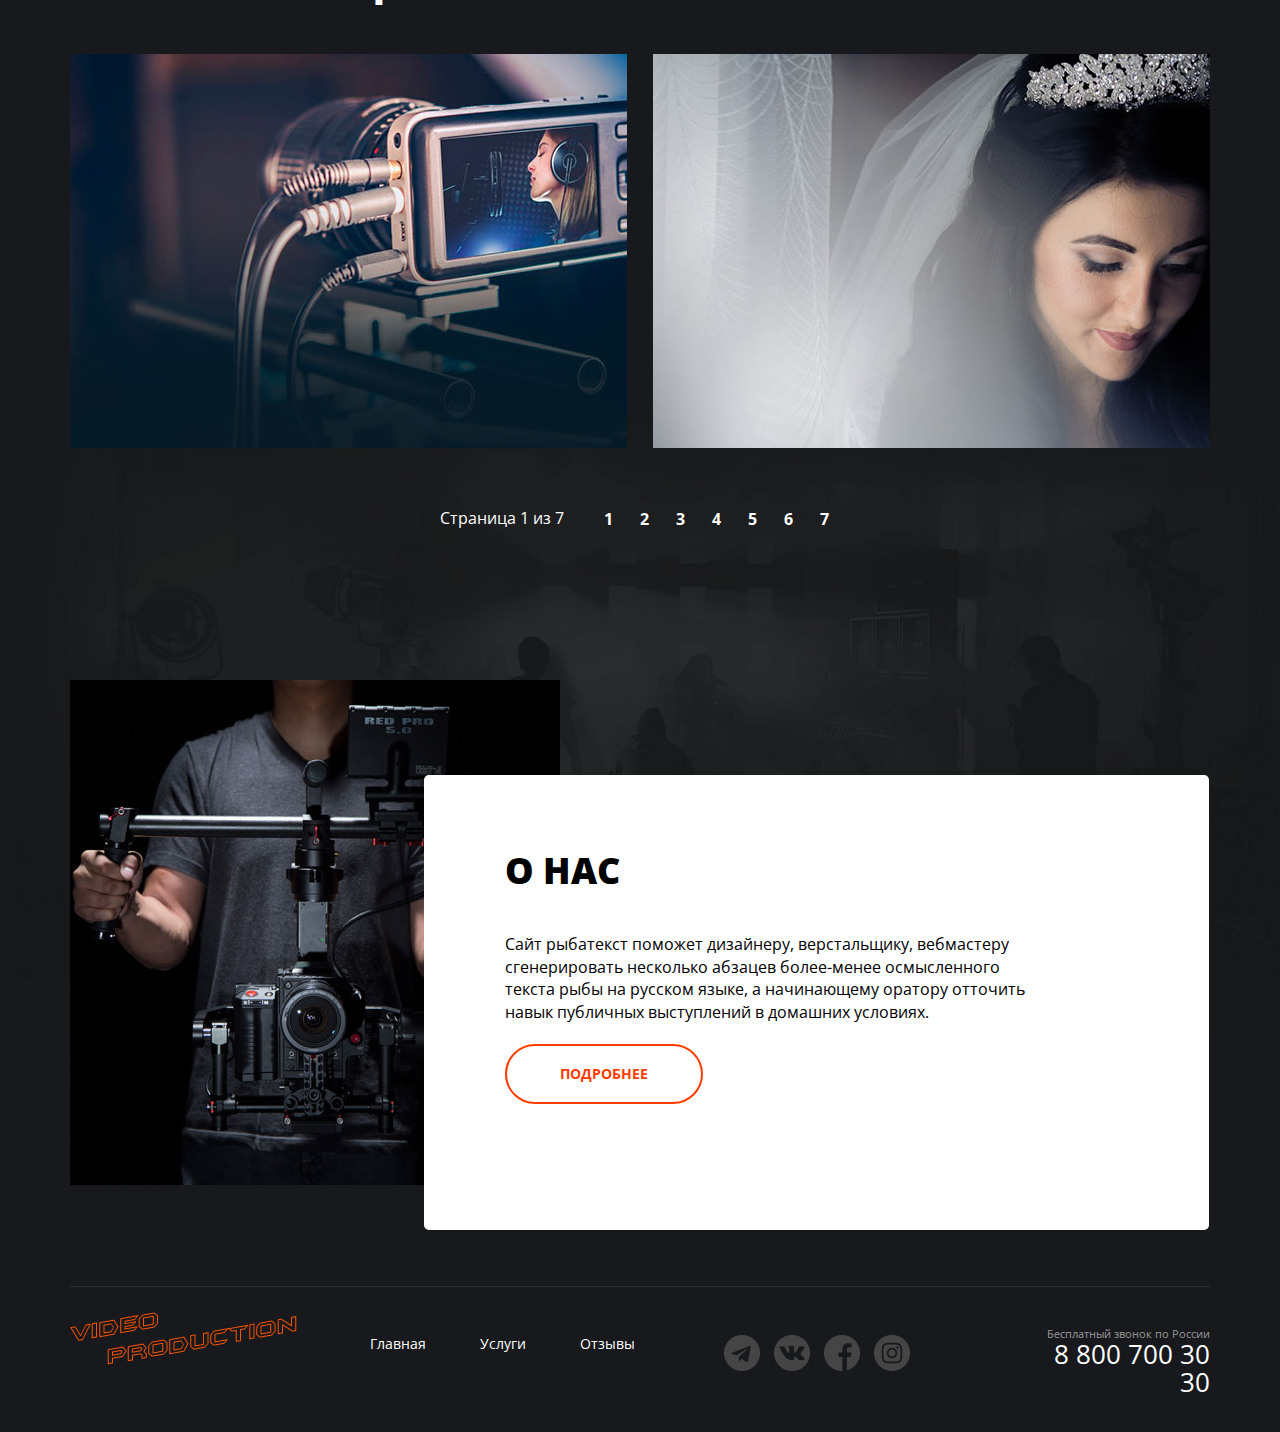
==== commit f23f66e4: "Add files via upload" ====
--- a/index.html
+++ b/index.html
@@ -3,8 +3,9 @@
 <head>
   <meta charset="UTF-8">
   <meta http-equiv="X-UA-Compatible" content="IE=edge">
-  <meta name="viewport" content="width=device-width, initial-scale=1.0">
+  <meta name="viewport" content="width=1200px, initial-scale=1.0">
   <title>Video Production</title>
+  <link rel="stylesheet" href="./normalize.css">
   <link rel="stylesheet" href="./main.css">
 </head>
 <body>
@@ -12,38 +13,45 @@
     <section class="hero">
     <div class="container">
       <header class="header">
-        <a href="/" class="logo">
-          <img src="./img/logo.png" alt="video_logo" class="logo__pic">
-        </a>
-        <nav class="nav">
-          <ul class="nav__list">
-            <li class="nav__item">
-              <a href="" class="nav__link">Главная</a>
-            </li>
-            <li class="nav__item">
-              <a href="" class="nav__link">Услуги</a>
-            </li>
-            <li class="nav__item">
-              <a href="" class="nav__link">Отзывы</a>
-            </li>
-          </ul>
-        </nav>
-        <address class="address">
-          <a href="tel:+78007003030" class="address__phone">8 800 700 30 30</a>
-          <div class="address__schedule">График работы</div>
-        </address>
+        <div class="header__col">
+          <a href="./index.html" class="logo">
+            <img src="./img/logo.png" alt="video_logo" class="logo__pic">
+          </a>
+          <nav class="nav">
+            <ul class="nav__list">
+              <li class="nav__item">
+                <a href="./index.html" class="nav__link">Главная</a>
+              </li>
+              <li class="nav__item">
+                <a href="./service.html" class="nav__link">Услуги</a>
+              </li>
+              <li class="nav__item">
+                <a href="" class="nav__link">Отзывы</a>
+              </li>
+            </ul>
+          </nav>
+        </div>
+        <div class="header__col header__col--align--right">
+          <address class="address">
+            <a href="tel:+78007003030" class="address__phone">8 800 700 30 30</a>
+            <div class="address__schedule">График работы</div>
+          </address>
+        </div>  
       </header>
       <div class="main">
+        <div class="container__name">
         <div class="name">
           <h1 class="main__title">СНИМЕМ ДЛЯ ВАС КРЕАТИВНОЕ ВИДЕО</h1>
           <h5 class="main__subtitle">Креативный видеопродакшн полного цикла</h5>
           <a href="" class="button__main button--color--white">Подробнее</a>
         </div>
+        </div>
         <section class="choice">
           <div class="choice__block">
             <ul class="choice__list">
               <li class="choice__item">
-                <div class="choice__content">
+                <a href="" class="choice__link">
+                <div class="choice__content ">
                 <img src="./img/tv.png" alt="Add_logo" class="choice__img">
                 <h4 class="choice__name">Реклама</h4>
                 <div class="choice__shortinfo">
@@ -51,12 +59,14 @@
                   <div class="choice__info-block"><span class="selected_word">28</span> дней работы в среднем</div>
                 </div>
                 <div class="choice__about">Креатив и производство рекламы, документального и копоративного контента.</div>
-                </div>
                 <div class="button__main-wrap">
-                <a href="" class="button__main button--color--white ">Подробнее</a>
-                </div>
+                <div href="" class="button__main button--color--white ">Подробнее</div>
+                </div>
+                </div>
+                </a>
               </li>
               <li class="choice__item">
+                <a href="" class="choice__link">
                 <div class="choice__content">
                 <img src="./img/clapper.png" alt="Clip_logo" class="choice__img">
                 <h4 class="choice__name">Видео-клип</h4>
@@ -65,12 +75,14 @@
                   <div class="choice__info-block"><span class="selected_word">21</span> дней работы в среднем</div>
                 </div>
                 <div class="choice__about">Вы решили представиться своим слушателям, пополнить свой творческий багаж качественным видео? Прекрасно!</div>
-                </div>
                 <div class="button__main-wrap">
-                <a href="" class="button__main button--color--white">Подробнее</a>
-                </div>
+                <div href="" class="button__main button--color--white">Подробнее</div>
+                </div> 
+                </div>
+                </a>
               </li>
               <li class="choice__item">
+                <a href="" class="choice__link">
                 <div class="choice__content">
                 <img src="./img/film.png" alt="Wedding_logo" class="choice__img">
                 <h4 class="choice__name">Свадьба</h4>
@@ -79,10 +91,11 @@
                   <div class="choice__info-block"><span class="selected_word">30</span> дней работы в среднем</div>
                 </div>
                 <div class="choice__about">Получите живое видео своего самого счастливого дня, которое Вы будете пересматривать снова и снова.</div>
-                </div>
                 <div class="button__main-wrap">
-                  <a href="" class="button__main button--color--white">Подробнее</a>
-                </div>
+                  <div href="" class="button__main button--color--white">Подробнее</div>
+                </div>
+                </div>
+                </a>
               </li>
             </ul>
           </div>
@@ -91,20 +104,20 @@
           <h3 class="news__title">НОВОСТИ И АКЦИИ</h3>
           <div class="news__block">
             <ul class="news__list">
-              <li class="news__item">
-                <img src="./img/camera.jpg" alt="news__info" class="news__img">
-                <div class="news__text-content">
-                <time class="news__date">Декабрь 2019</time>
-                <div class="news__infotitle">Снимем ваш клип на 50% дешевле</div>
-                <div class="news__info">В честь Новогодних праздников мы раздаем огромные скидки, успейте забронировать даты.</div>
-                </div>
-              </li>
-              <li class="news__item">
-                <img src="./img/wedding.jpg" alt="news__info" class="news__img">
-                <div class="news__text-content">
-                <time class="news__date">Декабрь 2019</time>
-                <div class="news__infotitle">Акция для молодоженов 30%</div>
-                <div class="news__info">Успевайте забронировать даты. Пока еще есть места на декабрь. Удачи и всех благ!</div>
+              <li class="news__item single-news">
+                <img src="./img/camera.jpg" alt="news__info" class="single-news__img">
+                <div class="single-news__text-content">
+                <time class="single-news__date">Декабрь 2019</time>
+                <div class="single-news__infotitle">Снимем ваш клип на 50% дешевле</div>
+                <div class="single-news__info">В честь Новогодних праздников мы раздаем огромные скидки, успейте забронировать даты.</div>
+                </div>
+              </li>
+              <li class="news__item single-news">
+                <img src="./img/wedding.jpg" alt="news__info" class="single-news__img">
+                <div class="single-news__text-content">
+                <time class="single-news__date">Декабрь 2019</time>
+                <div class="single-news__infotitle">Акция для молодоженов 30%</div>
+                <div class="single-news__info">Успевайте забронировать даты. Пока еще есть места на декабрь. Удачи и всех благ!</div>
                 </div>
               </li>
             </ul>
@@ -113,12 +126,12 @@
             <div class="pager__display">Страница 1 из 7</div>
             <ul class="pager__list">
               <li class="pager__item pager__item--active"><a href="" class="pager__link">1</a></li>
-              <li class="pager__item pager__item--active"><a href="" class="pager__link">2</a></li>
-              <li class="pager__item pager__item--active"><a href="" class="pager__link">3</a></li>
-              <li class="pager__item pager__item--active"><a href="" class="pager__link">4</a></li>
-              <li class="pager__item pager__item--active"><a href="" class="pager__link">5</a></li>
-              <li class="pager__item pager__item--active"><a href="" class="pager__link">6</a></li>
-              <li class="pager__item pager__item--active"><a href="" class="pager__link">7</a></li>
+              <li class="pager__item "><a href="" class="pager__link">2</a></li>
+              <li class="pager__item "><a href="" class="pager__link">3</a></li>
+              <li class="pager__item "><a href="" class="pager__link">4</a></li>
+              <li class="pager__item "><a href="" class="pager__link">5</a></li>
+              <li class="pager__item "><a href="" class="pager__link">6</a></li>
+              <li class="pager__item "><a href="" class="pager__link">7</a></li>
             </ul>
           </div>
         </section>
@@ -142,23 +155,26 @@
       </div>
       <footer class="footer-container">
         <div class="container footer-container__content"></div>
-        <div class="footer">
-          <a href="/" class="logo">
+        <div class="footer footer-container__section">
+        <div class="footer__col">
+          <a href="./index.html" class="logo">
             <img src="./img/logo.png" alt="video_logo" class="logo__pic">
           </a>
           <nav class="nav nav__footer">
             <ul class="nav__list">
               <li class="nav__item">
-                <a href="" class="nav__link">Главная</a>
-              </li>
-              <li class="nav__item">
-                <a href="" class="nav__link">Услуги</a>
+                <a href="./index.html" class="nav__link">Главная</a>
+              </li>
+              <li class="nav__item">
+                <a href="./service.html" class="nav__link">Услуги</a>
               </li>
               <li class="nav__item">
                 <a href="" class="nav__link">Отзывы</a>
               </li>
             </ul>
           </nav>
+        </div>
+        <div class="footer__col footer__col--right">
           <ul class="online__list">
             <li class="online__item">
               <a href="#" class="online__link online__link--icon--telegram"></a>
@@ -173,14 +189,11 @@
               <a href="#" class="online__link online__link--icon--instagram"></a>
             </li>
           </ul>
-        <address class="address">
+          <address class="address">
           <div class="call">Бесплатный звонок по России</div>
           <a href="tel:+78007003030" class="address__phone">8 800 700 30 30</a>
-        </address>
-        </div>
-        <adress class="adress"> 
-          <a href="+78007003030" class="adress__phone"></a>
-        </adress>
+          </address>
+        </div>
       </footer>
     </div> 
     </section>
--- a/main.css
+++ b/main.css
@@ -24,7 +24,7 @@
 }
 
 .wrapper-main {
-  background: url("../img/hero.jpg") center top 100px, url("../img/bottom-pic.png") center bottom 400px, #17191C;
+  background: url("./img/hero.jpg") center top 100px, url("./img/bottom-pic.png") center bottom 400px, #17191C;
   background-repeat: no-repeat;
   background-size: contain;
 }
@@ -212,7 +212,7 @@
 }
 
 .selected_word {
- color:black;
+ color: black;
  font-weight: bold;
 }
 
@@ -321,7 +321,7 @@
   vertical-align: top;
   width: 490px;
   height: 505px;
-  background: url('../img/cameraman.png') center center / cover no-repeat;
+  background: url("./img/cameraman.png") center center / cover no-repeat;
   margin-bottom: 30px;
 }
 
@@ -397,17 +397,17 @@
 }
 
 .online__link--icon--telegram {
-  background-image: url("../img/t.png");
+  background-image: url("./img/t.png");
 }
 
 .online__link--icon--vk {
-  background-image: url("../img/vk.png");
+  background-image: url("./img/vk.png");
 }
 
 .online__link--icon--facebook {
-  background-image: url("../img/f.png");
+  background-image: url("./img/f.png");
 }
 
 .online__link--icon--instagram {
-  background-image: url("../img/in.png");
-}
+  background-image: url("./img/in.png");
+}
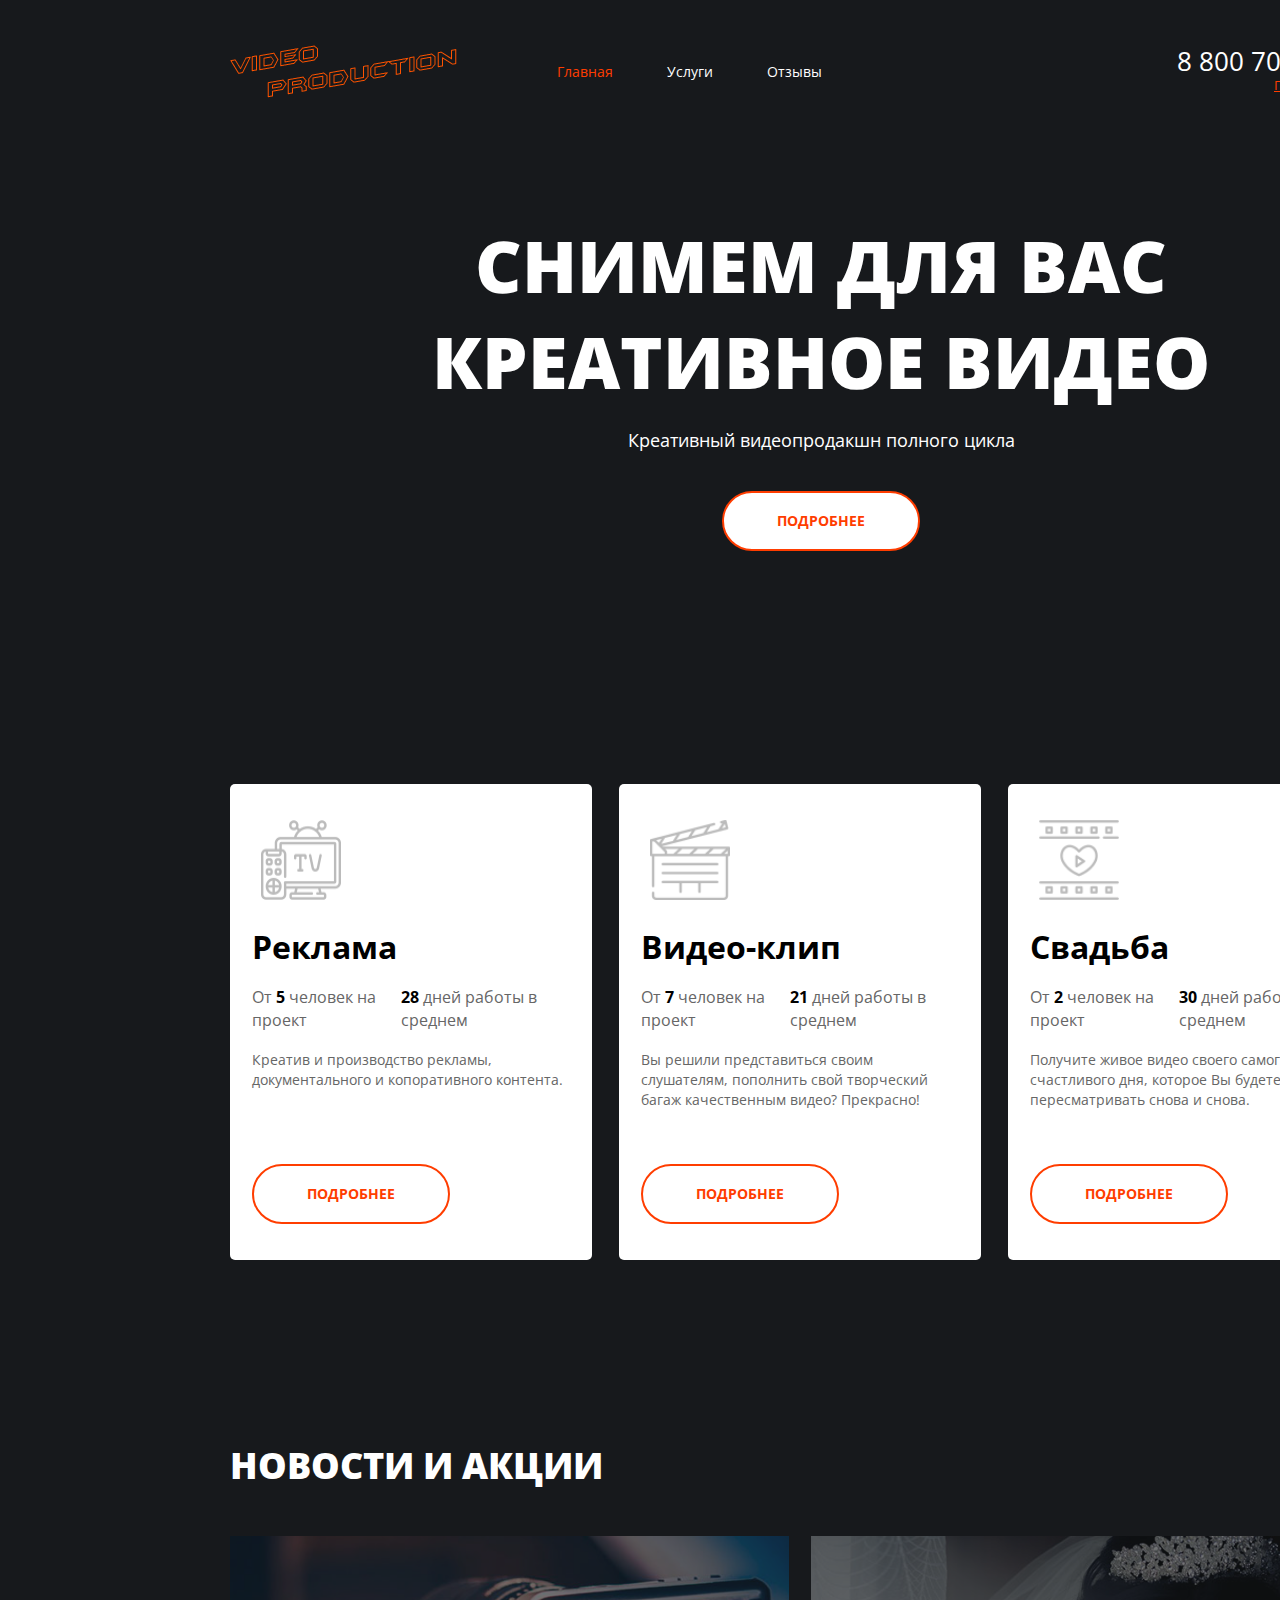
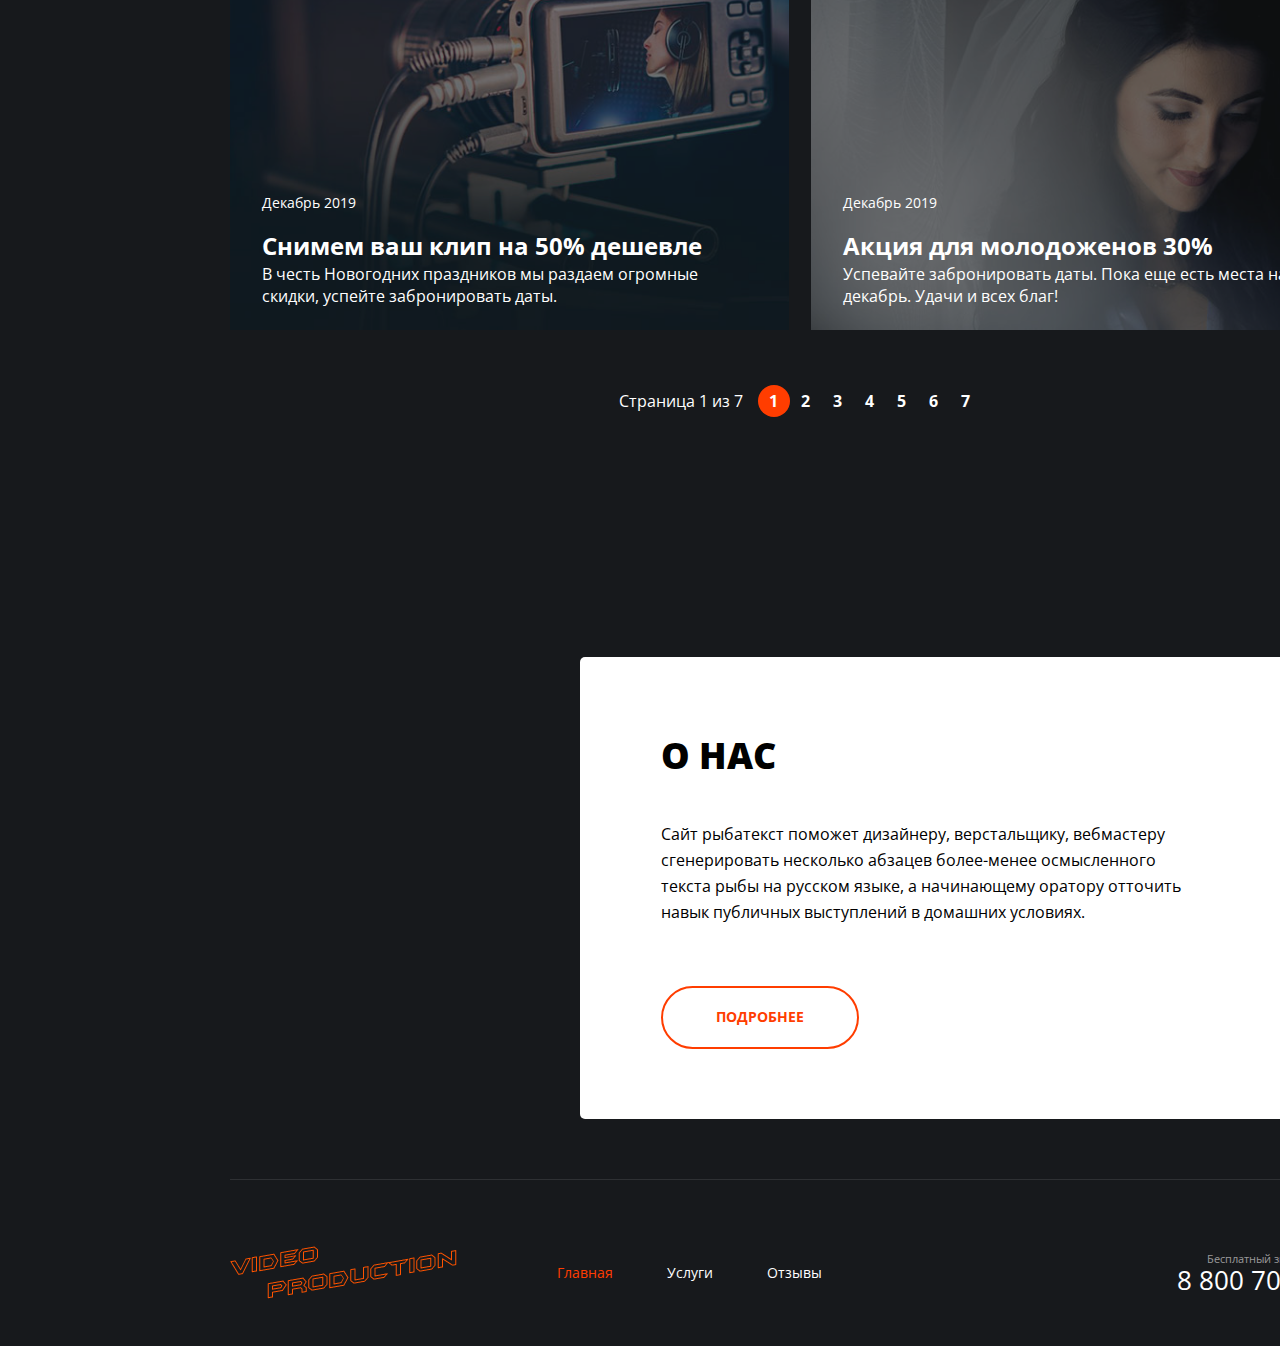
==== commit 25c339a4: "Add files via upload" ====
--- a/index.html
+++ b/index.html
@@ -5,8 +5,8 @@
   <meta http-equiv="X-UA-Compatible" content="IE=edge">
   <meta name="viewport" content="width=1200px, initial-scale=1.0">
   <title>Video Production</title>
-  <link rel="stylesheet" href="./normalize.css">
-  <link rel="stylesheet" href="./main.css">
+  <link rel="stylesheet" href="./blocks/import.css">
+  <link rel="esheet" href="./service.html">
 </head>
 <body>
   <div class="wrapper wrapper-main">
@@ -19,7 +19,7 @@
           </a>
           <nav class="nav">
             <ul class="nav__list">
-              <li class="nav__item">
+              <li class="nav__item nav__item--active">
                 <a href="./index.html" class="nav__link">Главная</a>
               </li>
               <li class="nav__item">
@@ -162,7 +162,7 @@
           </a>
           <nav class="nav nav__footer">
             <ul class="nav__list">
-              <li class="nav__item">
+              <li class="nav__item nav__item--active">
                 <a href="./index.html" class="nav__link">Главная</a>
               </li>
               <li class="nav__item">
--- a/blocks/import.css
+++ b/blocks/import.css
@@ -0,0 +1,19 @@
+@import url('https://fonts.googleapis.com/css2?family=Open+Sans:wght@300;400;500;600;700;800&display=swap');
+@import url(./normalize.css);
+@import url(./about.css);
+@import url(./breadcrumbs.css);
+@import url(./button.css);
+@import url(./choice.css);
+@import url(./contacts.css);
+@import url(./footer.css);
+@import url(./general.css);
+@import url(./header.css);
+@import url(./inner-section.css);
+@import url(./names.css);
+@import url(./navigation.css);
+@import url(./news.css);
+@import url(./online.css);
+@import url(./pager.css);
+@import url(./partners.css);
+@import url(./service.css);
+@import url(./top-line.css); 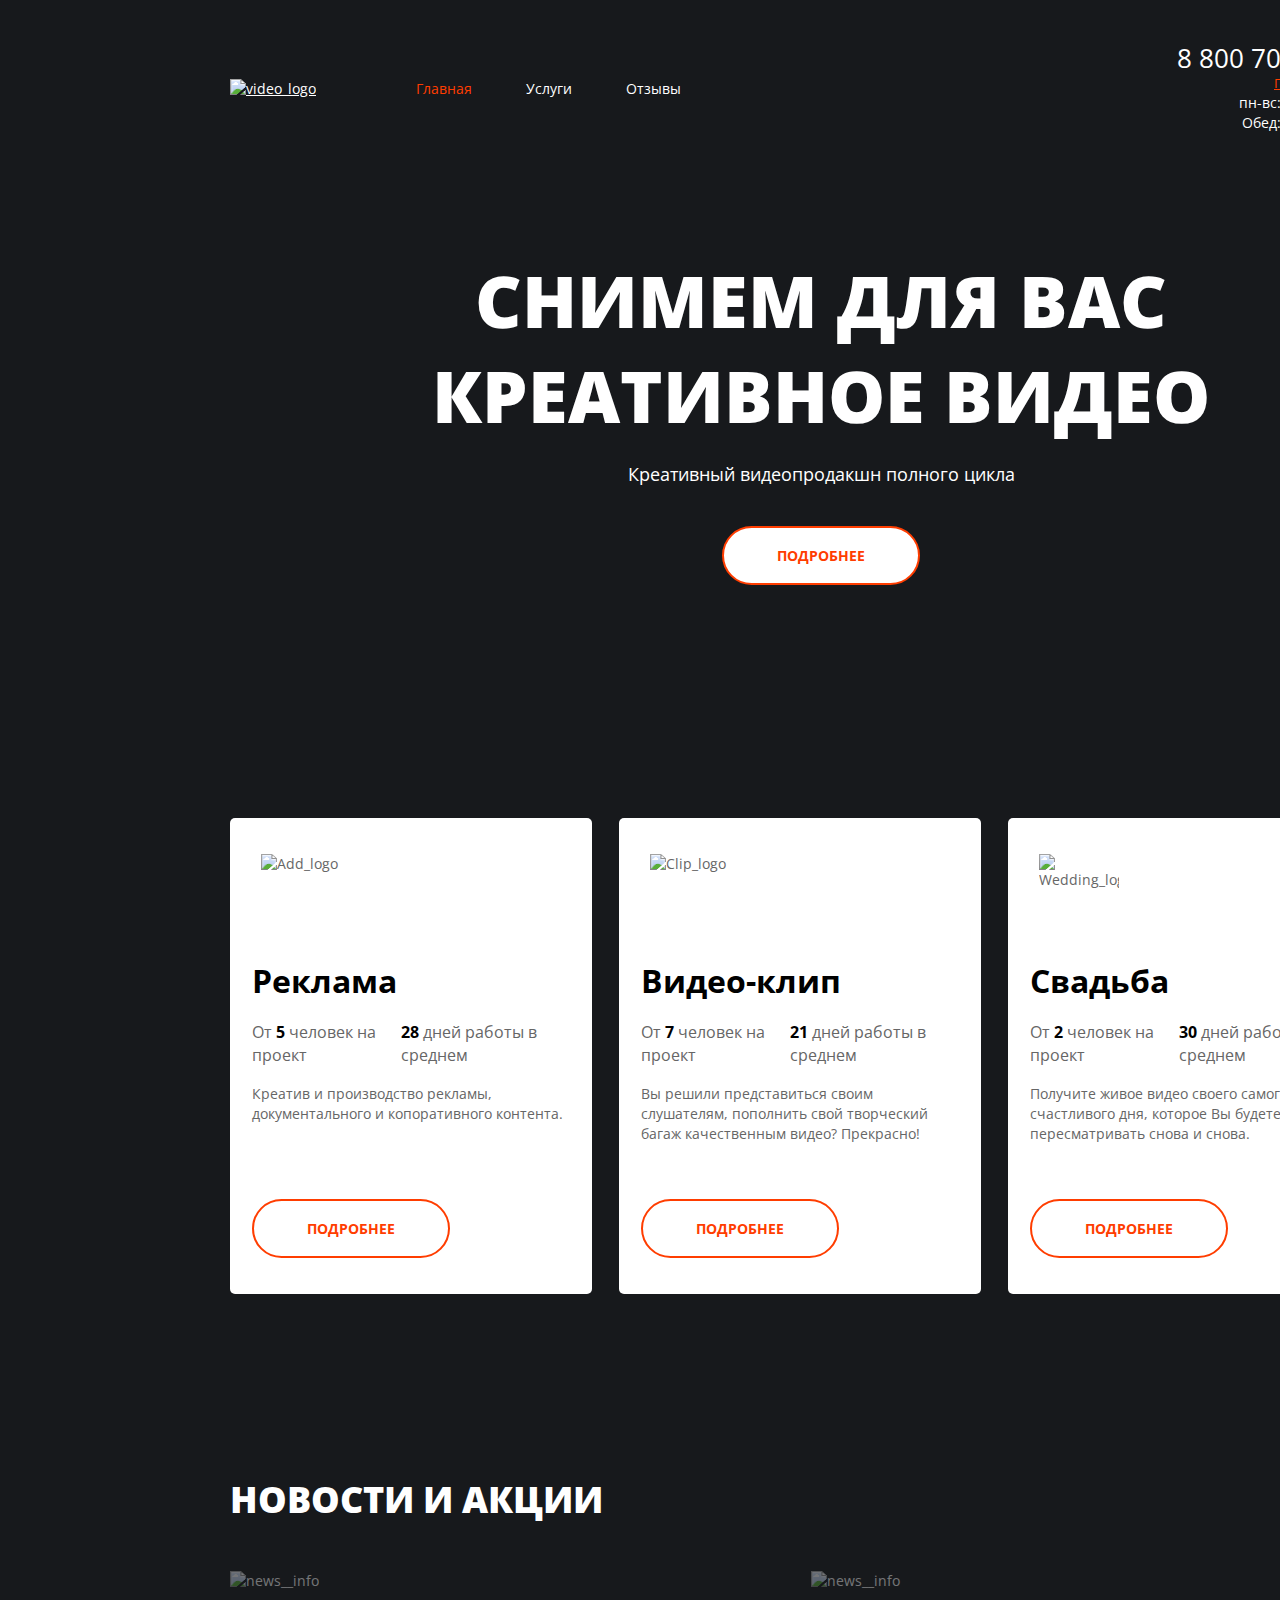
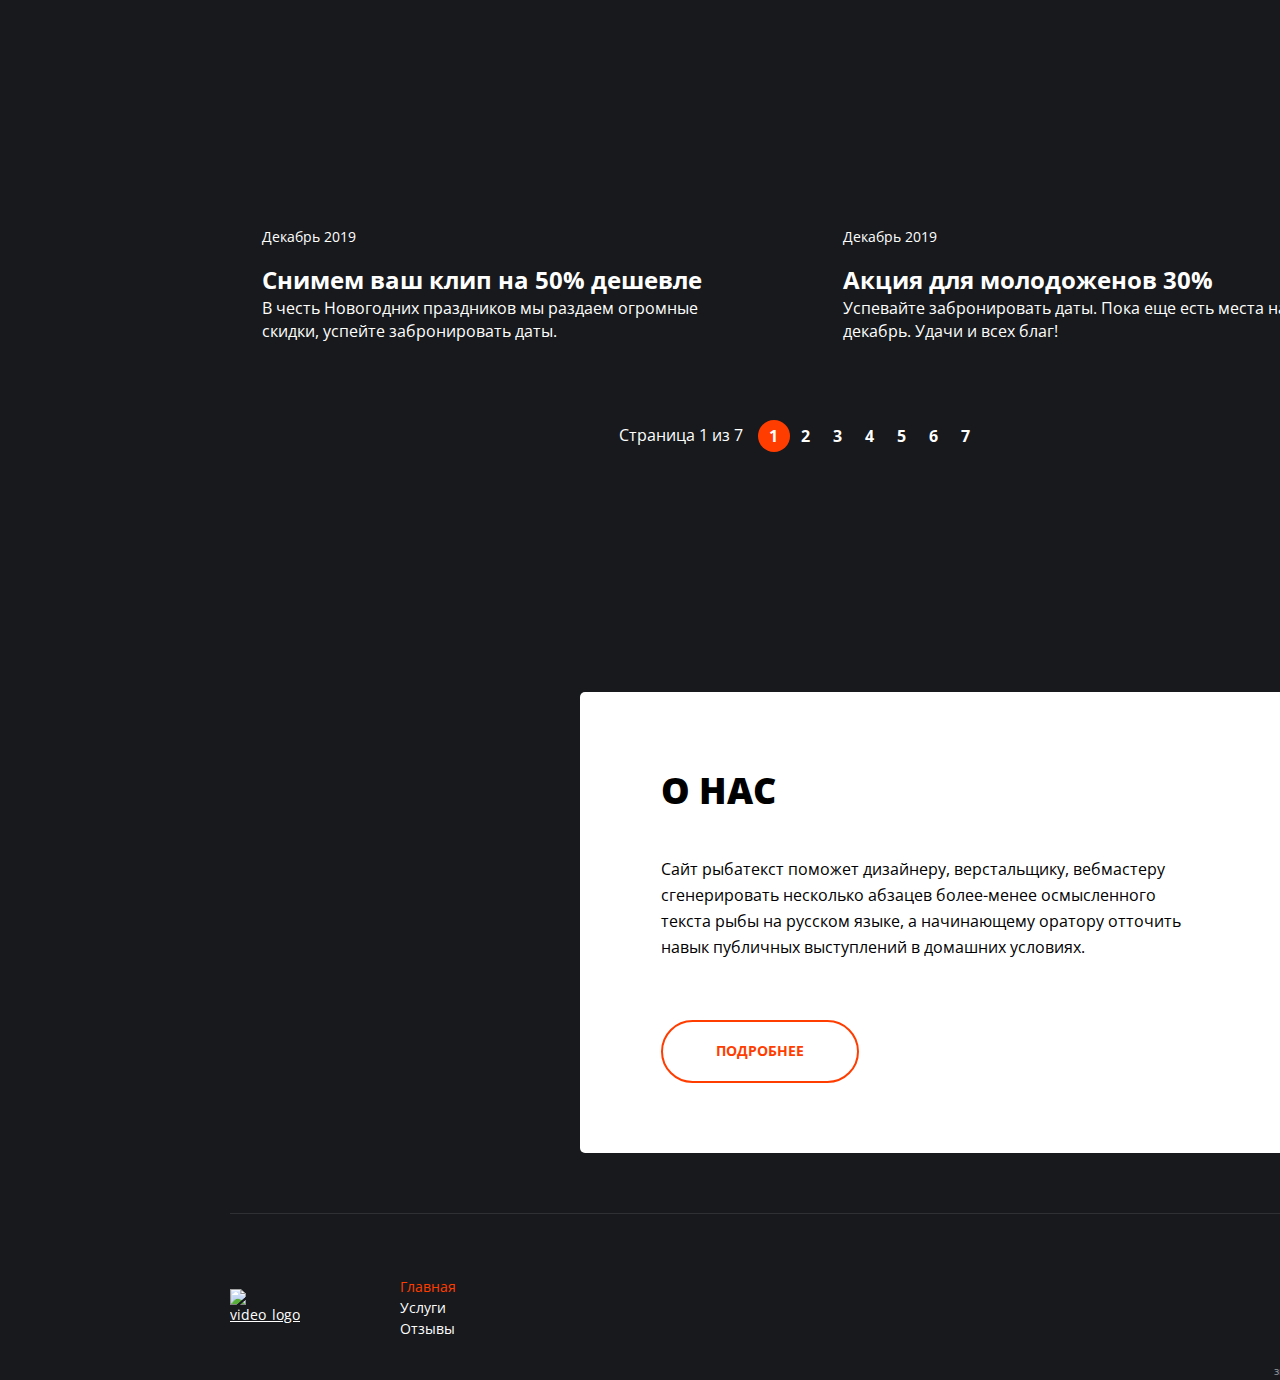
==== commit 0a44f263: "Add files via upload" ====
--- a/index.html
+++ b/index.html
@@ -6,7 +6,9 @@
   <meta name="viewport" content="width=1200px, initial-scale=1.0">
   <title>Video Production</title>
   <link rel="stylesheet" href="./blocks/import.css">
-  <link rel="esheet" href="./service.html">
+  <link rel="sheet" href="./index.html">
+  <link rel="sheet" href="./service.html">
+  <link rel="sheet" href="./reviews.html">
 </head>
 <body>
   <div class="wrapper wrapper-main">
@@ -26,7 +28,7 @@
                 <a href="./service.html" class="nav__link">Услуги</a>
               </li>
               <li class="nav__item">
-                <a href="" class="nav__link">Отзывы</a>
+                <a href="./reviews.html" class="nav__link">Отзывы</a>
               </li>
             </ul>
           </nav>
@@ -34,9 +36,18 @@
         <div class="header__col header__col--align--right">
           <address class="address">
             <a href="tel:+78007003030" class="address__phone">8 800 700 30 30</a>
-            <div class="address__schedule">График работы</div>
+          <div class="dropdown">
+            <a class="address__schedule">График работы</a>
+              <div class="dropdown__triangle"></div>
+              <div class="dropdown__menu">
+              <ul class="dropdown__list">
+                <li class="dropdown__item dropdown__item--first">пн-вс: 09:00 - 20:00</li>
+                <li class="dropdown__item dropdown__item--second">Обед: 14:00 - 14:30</li>
+              </ul>
+              </div>
+          </div>
           </address>
-        </div>  
+        </div>
       </header>
       <div class="main">
         <div class="container__name">
@@ -169,7 +180,7 @@
                 <a href="./service.html" class="nav__link">Услуги</a>
               </li>
               <li class="nav__item">
-                <a href="" class="nav__link">Отзывы</a>
+                <a href="./reviews.html" class="nav__link">Отзывы</a>
               </li>
             </ul>
           </nav>
@@ -177,16 +188,24 @@
         <div class="footer__col footer__col--right">
           <ul class="online__list">
             <li class="online__item">
-              <a href="#" class="online__link online__link--icon--telegram"></a>
-            </li>
-            <li class="online__item">
-              <a href="#" class="online__link online__link--icon--vk"></a>
-            </li>
-            <li class="online__item">
-              <a href="#" class="online__link online__link--icon--facebook"></a>
-            </li>
-            <li class="online__item">
-              <a href="#" class="online__link online__link--icon--instagram"></a>
+              <svg class="icon">
+                <use xlink:href="./blocks/sprite.svg#tg"></use>
+              </svg>
+            </li>
+            <li class="online__item">
+              <svg class="icon">
+                <use xlink:href="./blocks/sprite.svg#vk"></use>
+              </svg>
+            </li>
+            <li class="online__item">
+              <svg class="icon">
+                <use xlink:href="./blocks/sprite.svg#fb"></use>
+              </svg>
+            </li>
+            <li class="online__item">
+              <svg class="icon">
+                <use xlink:href="./blocks/sprite.svg#in"></use>
+              </svg>
             </li>
           </ul>
           <address class="address">
